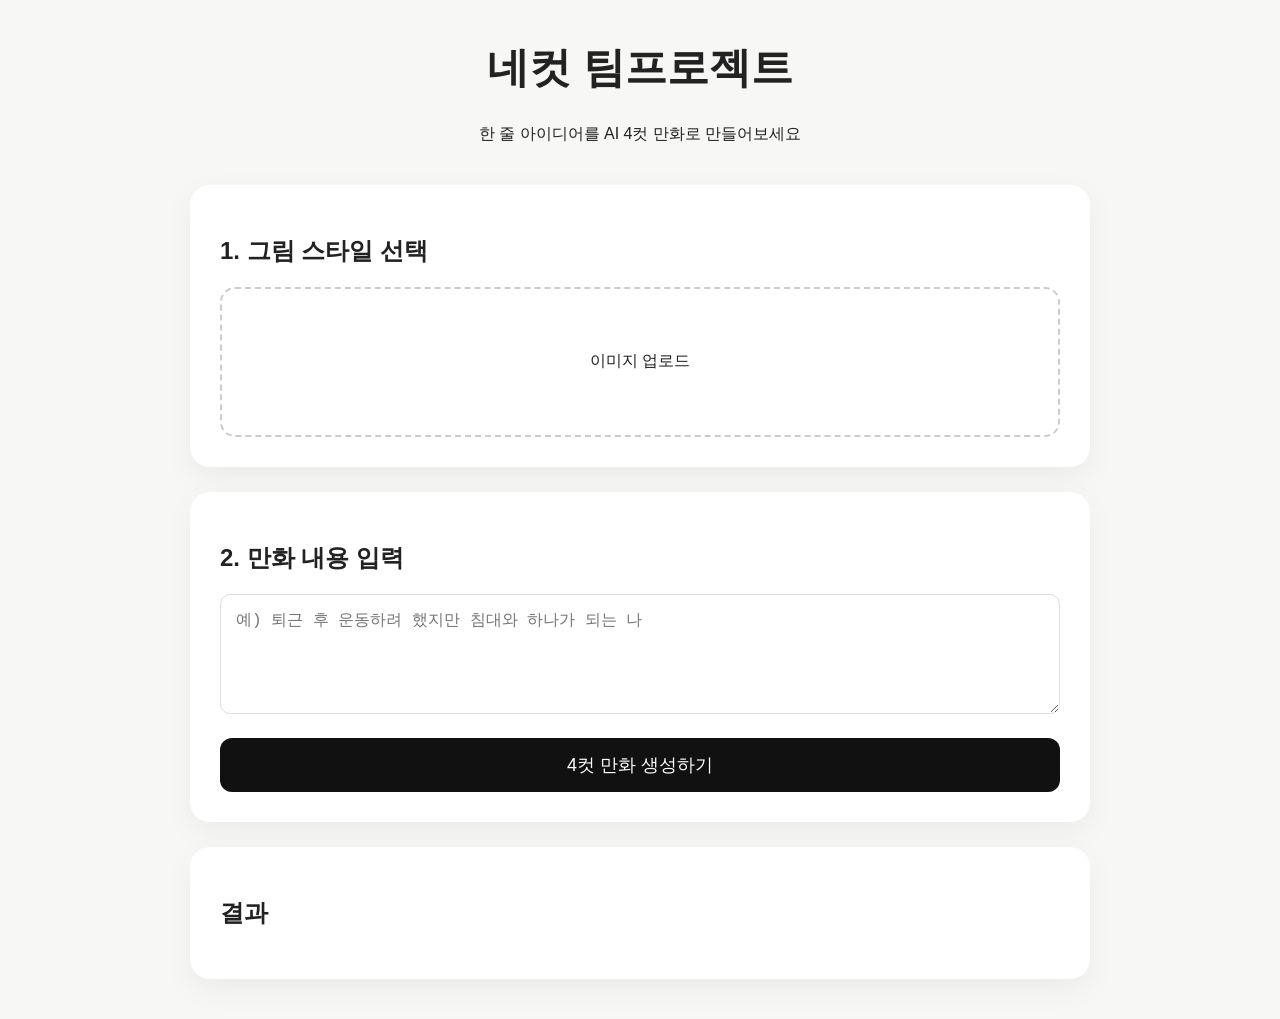
==== DLthon_RAG/index.html @ 68185379 "wed demo" ====
<!DOCTYPE html>
<html lang="ko">
<head>
    <meta charset="UTF-8">
    <meta name="viewport" content="width=device-width, initial-scale=1.0">
    <title>ToonFrame AI</title>

    <link rel="stylesheet" href="styles.css">
</head>

<body>

<div class="container">

    <header>
        <h1>네컷 팀프로젝트</h1>
        <p>한 줄 아이디어를 AI 4컷 만화로 만들어보세요</p>
    </header>


    <section class="card">

        <h2>1. 그림 스타일 선택</h2>

        <label class="upload-box">

            <input 
                type="file" 
                id="styleImage"
                accept="image/*"
            >

            <span>
                이미지 업로드
            </span>

        </label>

        <img 
            id="preview"
            class="preview"
        >

    </section>



    <section class="card">

        <h2>2. 만화 내용 입력</h2>

        <textarea
            id="prompt"
            placeholder="예) 퇴근 후 운동하려 했지만 침대와 하나가 되는 나"
        ></textarea>


        <button id="generateBtn">
            4컷 만화 생성하기
        </button>

    </section>



    <section class="card result">

        <h2>결과</h2>

        <div id="loading">
            AI가 만화를 그리고 있습니다...
        </div>


        <div 
            id="comicGrid"
            class="comic-grid"
        >

        </div>


    </section>


</div>


<script src="app.js"></script>

</body>
</html>
---- DLthon_RAG/styles.css ----
* {
    box-sizing: border-box;
}


body {

    margin:0;

    font-family:
        Arial,
        sans-serif;

    background:#f7f7f5;

    color:#222;

}


.container {

    width:90%;

    max-width:900px;

    margin:40px auto;

}


header {

    text-align:center;

    margin-bottom:40px;

}


header h1 {

    font-size:42px;

}


.card {

    background:white;

    padding:30px;

    border-radius:20px;

    margin-bottom:25px;

    box-shadow:
        0 10px 30px rgba(0,0,0,0.05);

}


.upload-box {

    display:flex;

    justify-content:center;

    align-items:center;

    height:150px;

    border:2px dashed #ccc;

    border-radius:15px;

    cursor:pointer;

}


.upload-box input {

    display:none;

}


.preview {

    display:none;

    width:200px;

    margin-top:20px;

    border-radius:10px;

}



textarea {

    width:100%;

    height:120px;

    padding:15px;

    font-size:16px;

    border-radius:10px;

    border:1px solid #ddd;

}



button {


    width:100%;

    margin-top:20px;

    padding:15px;

    border:none;

    border-radius:12px;

    background:#111;

    color:white;

    font-size:18px;

    cursor:pointer;

}



button:hover {

    opacity:0.8;

}



#loading {

    display:none;

    text-align:center;

    padding:20px;

}



.comic-grid {

    display:grid;

    grid-template-columns:1fr 1fr;

    gap:15px;

}



.panel {

    aspect-ratio:1/1;

    background:#eee;

    border-radius:15px;

    overflow:hidden;

    display:flex;

    justify-content:center;

    align-items:center;

    font-size:18px;

}


.panel img {

    width:100%;

    height:100%;

    object-fit:cover;

}
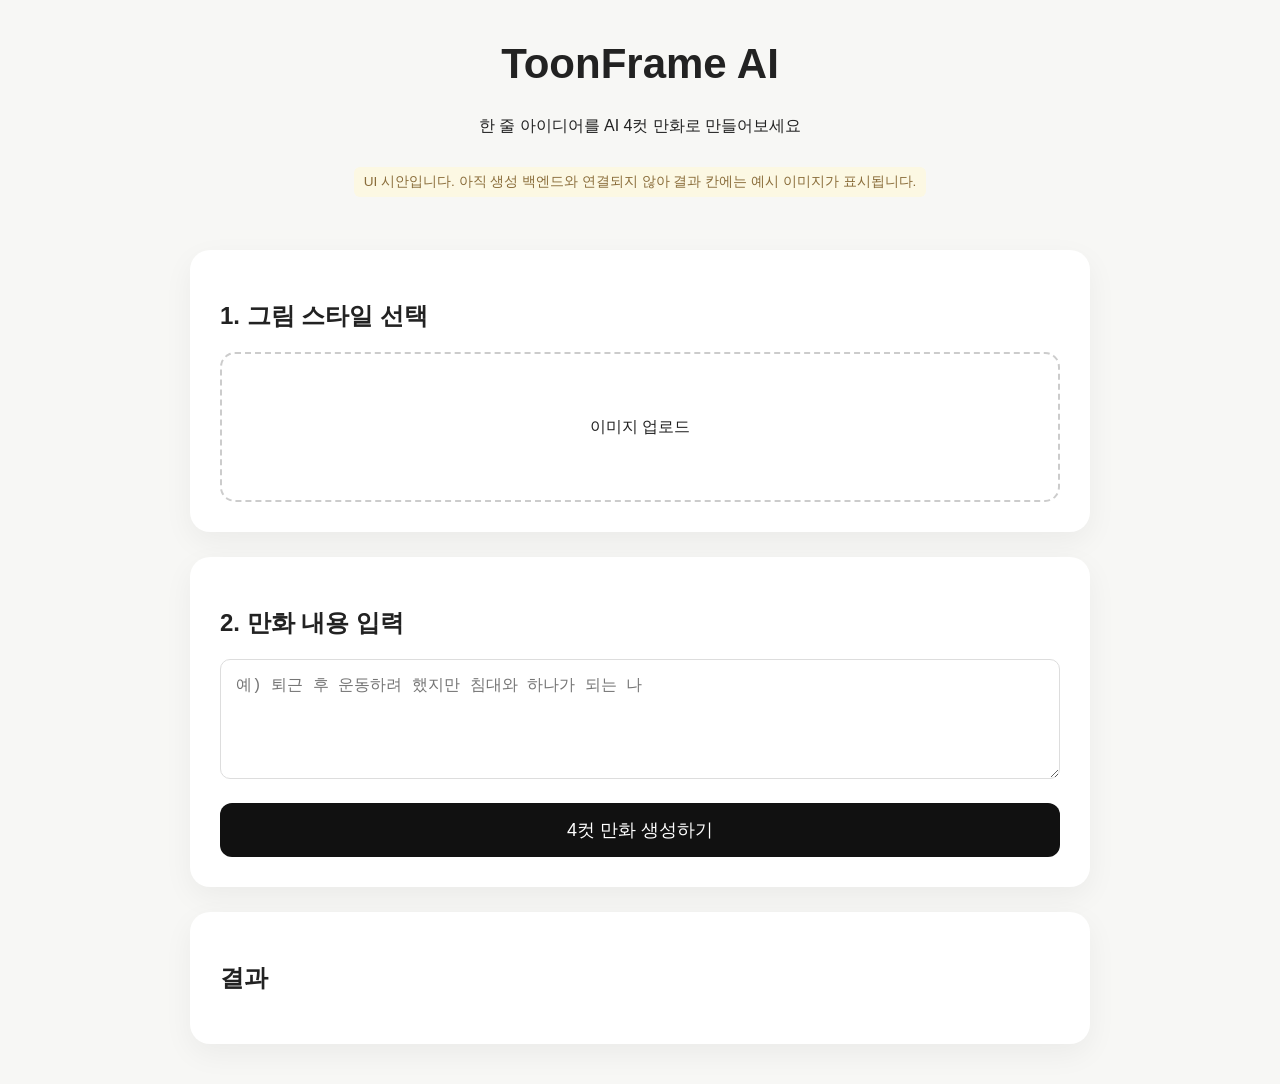
==== commit 6f68e081: "공개용 정리: README 추가, 이미지 출력 제거" ====
--- a/DLthon_RAG/index.html
+++ b/DLthon_RAG/index.html
@@ -13,8 +13,9 @@
 <div class="container">
 
     <header>
-        <h1>네컷 팀프로젝트</h1>
+        <h1>ToonFrame AI</h1>
         <p>한 줄 아이디어를 AI 4컷 만화로 만들어보세요</p>
+        <p class="notice">UI 시안입니다. 아직 생성 백엔드와 연결되지 않아 결과 칸에는 예시 이미지가 표시됩니다.</p>
     </header>
 
 
@@ -89,4 +90,4 @@
 <script src="app.js"></script>
 
 </body>
-</html>+</html>
--- a/DLthon_RAG/styles.css
+++ b/DLthon_RAG/styles.css
@@ -205,4 +205,13 @@
 
     object-fit:cover;
 
-}+}
+
+.notice {
+    font-size: 0.85rem;
+    color: #8a6d3b;
+    background: #fcf8e3;
+    border-radius: 6px;
+    padding: 6px 10px;
+    display: inline-block;
+}
